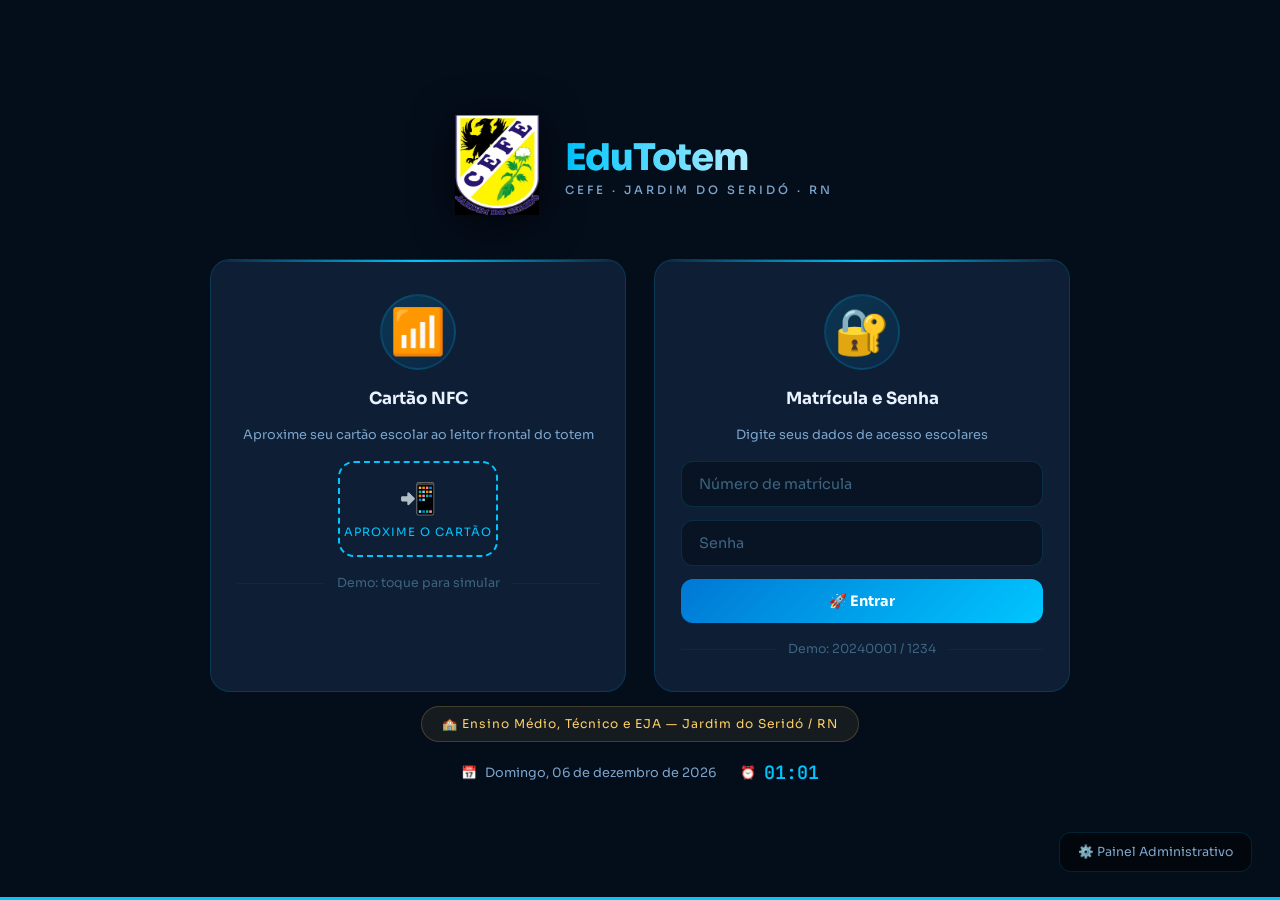
==== index.html @ 68fdc7a1 "feat: versão inicial do EduTotem" ====
<!DOCTYPE html>
<html lang="pt-BR">
<head>
<meta charset="UTF-8">
<meta name="viewport" content="width=device-width, initial-scale=1.0, maximum-scale=1.0, user-scalable=no">
<title>EduTotem — CEFE Jardim do Seridó</title>
<link href="https://fonts.googleapis.com/css2?family=Sora:wght@300;400;500;600;700;800&family=JetBrains+Mono:wght@400;600&display=swap" rel="stylesheet">
<style>
  :root {
    --bg-deep:   #040D1A;
    --bg-main:   #071224;
    --bg-card:   #0D1E35;
    --bg-card2:  #112240;
    --accent:    #00C6FF;
    --accent2:   #0078D4;
    --accent3:   #00E5A0;
    --red:       #FF4D6D;
    --yellow:    #FFD166;
    --green:     #00E5A0;
    --purple:    #B46AFF;
    --orange:    #FFA032;
    --border:    rgba(0,198,255,0.15);
    --border2:   rgba(0,198,255,0.07);
    --text:      #EAF2FF;
    --text2:     #7DA5CC;
    --text3:     #3D6480;
    --glow:      0 0 30px rgba(0,198,255,0.22);
    --glow2:     0 0 60px rgba(0,198,255,0.38);
    --shadow:    0 20px 60px rgba(0,0,0,0.55);
    --r:         20px;
    --rs:        12px;
  }

  *, *::before, *::after { margin:0; padding:0; box-sizing:border-box; -webkit-tap-highlight-color:transparent; }
  html { background:var(--bg-deep); touch-action:manipulation; }
  body {
    font-family:'Sora',sans-serif;
    background:var(--bg-deep);
    color:var(--text);
    min-height:100vh;
    overflow:hidden;
    user-select:none;
    cursor:default;
  }
  body::before {
    content:''; position:fixed; inset:0; pointer-events:none; z-index:0;
    background:
      radial-gradient(ellipse 80% 50% at 10% 10%, rgba(0,120,212,0.13) 0%, transparent 60%),
      radial-gradient(ellipse 60% 40% at 90% 80%, rgba(0,229,160,0.06) 0%, transparent 60%),
      radial-gradient(ellipse 40% 60% at 50% 50%, rgba(0,198,255,0.04) 0%, transparent 70%);
  }

  /* ─── SCREENS ─── */
  .screen { display:none; position:fixed; inset:0; z-index:10; animation:fadeIn .4s ease; flex-direction:column; }
  .screen.active { display:flex; }

  @keyframes fadeIn { from{opacity:0;transform:scale(.98)} to{opacity:1;transform:scale(1)} }
  @keyframes slideUp { from{opacity:0;transform:translateY(28px)} to{opacity:1;transform:translateY(0)} }
  @keyframes pulse { 0%,100%{box-shadow:0 0 0 0 rgba(0,198,255,.4)} 50%{box-shadow:0 0 0 16px rgba(0,198,255,0)} }
  @keyframes spin { to{transform:rotate(360deg)} }
  @keyframes countUp { from{opacity:0;transform:translateY(8px)} to{opacity:1;transform:translateY(0)} }
  @keyframes blink { 0%,100%{opacity:1} 50%{opacity:.35} }
  @keyframes ripple { 0%{transform:scale(0);opacity:.5} 100%{transform:scale(4);opacity:0} }

  ::-webkit-scrollbar { width:4px; }
  ::-webkit-scrollbar-thumb { background:var(--accent2); border-radius:4px; }

  /* ─── TOUCH RIPPLE ─── */
  .ripple-container { position:relative; overflow:hidden; }
  .ripple { position:absolute; border-radius:50%; background:rgba(255,255,255,.25);
    transform:scale(0); animation:ripple .6s linear; pointer-events:none; }

  /* ─── TOPBAR ─── */
  .topbar {
    position:fixed; top:0; left:0; right:0; height:64px;
    background:rgba(4,13,26,.96); backdrop-filter:blur(20px);
    border-bottom:1px solid var(--border2);
    display:flex; align-items:center; padding:0 24px; gap:14px; z-index:100;
  }
  .tb-logo {
    display:flex; align-items:center; gap:10px;
  }
  .tb-logo img { width:38px; height:38px; object-fit:contain; filter:drop-shadow(0 2px 6px rgba(0,0,0,.5)); }
  .tb-logo-text .tlt-top {
    font-size:.95rem; font-weight:800;
    background:linear-gradient(90deg,#FFD166,#fff);
    -webkit-background-clip:text; -webkit-text-fill-color:transparent;
    line-height:1.1;
  }
  .tb-logo-text .tlt-bot {
    font-size:.58rem; color:var(--text3); letter-spacing:1.5px;
    text-transform:uppercase; -webkit-text-fill-color:var(--text3);
  }
  .tb-spacer { flex:1; }
  .tb-user {
    display:flex; align-items:center; gap:10px;
    padding:7px 14px;
    background:var(--bg-card); border:1px solid var(--border);
    border-radius:100px; cursor:pointer; transition:all .3s;
  }
  .tb-user:hover { border-color:rgba(0,198,255,.35); }
  .tb-avatar {
    width:32px; height:32px; border-radius:50%;
    background:linear-gradient(135deg,var(--accent2),var(--accent3));
    display:flex; align-items:center; justify-content:center;
    font-size:13px; font-weight:800; color:#fff; -webkit-text-fill-color:#fff;
  }
  .tb-user-name { font-size:.84rem; font-weight:600; color:var(--text); }
  .tb-user-class { font-size:.7rem; color:var(--text2); }
  .tb-time {
    font-family:'JetBrains Mono',monospace; font-size:.9rem;
    color:var(--accent); font-weight:600;
    border-left:1px solid var(--border2); padding-left:16px;
  }
  .tb-back {
    display:flex; align-items:center; gap:7px; padding:9px 16px;
    background:rgba(255,255,255,.05); border:1px solid var(--border);
    border-radius:100px; color:var(--text2); font-size:.84rem;
    cursor:pointer; transition:all .3s; font-family:'Sora',sans-serif;
    font-weight:600; white-space:nowrap;
  }
  .tb-back:hover { color:var(--accent); border-color:var(--accent); background:rgba(0,198,255,.05); }
  .tb-logout {
    padding:8px 16px;
    background:rgba(255,77,109,.1); border:1px solid rgba(255,77,109,.3);
    border-radius:100px; color:var(--red);
    font-size:.8rem; font-weight:700; cursor:pointer; transition:all .3s;
    font-family:'Sora',sans-serif; display:flex; align-items:center; gap:6px;
  }
  .tb-logout:hover { background:rgba(255,77,109,.2); border-color:var(--red); }

  .inner-wrap { flex:1; padding-top:64px; overflow-y:auto; }
  .inner-content { padding:28px 32px; display:flex; flex-direction:column; gap:22px; }

  /* ─── INNER HEADER ─── */
  .inner-header {
    display:flex; align-items:center; gap:16px;
    animation:slideUp .4s ease both;
  }
  .ih-icon {
    width:54px; height:54px; border-radius:16px;
    display:flex; align-items:center; justify-content:center; font-size:1.7rem; flex-shrink:0;
  }
  .inner-header h2 { font-size:1.5rem; font-weight:800; }
  .inner-header p { font-size:.83rem; color:var(--text2); margin-top:3px; }

  /* ─── CARD ─── */
  .card {
    background:var(--bg-card); border:1px solid var(--border);
    border-radius:var(--r); padding:22px;
  }
  .card-title {
    font-size:.75rem; text-transform:uppercase; letter-spacing:2px;
    color:var(--text3); margin-bottom:16px; font-weight:600;
  }

  /* ─── BUTTONS ─── */
  .btn {
    padding:13px 20px; border-radius:var(--rs); border:none;
    font-family:'Sora',sans-serif; font-size:.9rem; font-weight:700;
    cursor:pointer; transition:all .3s; display:inline-flex;
    align-items:center; justify-content:center; gap:8px;
  }
  .btn-primary {
    background:linear-gradient(135deg,var(--accent2),var(--accent));
    color:#fff; width:100%;
  }
  .btn-primary:hover { transform:translateY(-2px); box-shadow:0 8px 25px rgba(0,198,255,.4); filter:brightness(1.1); }
  .btn-secondary {
    background:rgba(255,255,255,.05); border:1px solid var(--border);
    color:var(--text2); width:100%;
  }
  .btn-secondary:hover { background:rgba(255,255,255,.1); color:var(--text); }
  .btn-danger {
    background:rgba(255,77,109,.12); border:1px solid rgba(255,77,109,.3);
    color:var(--red); width:100%;
  }
  .btn-danger:hover { background:rgba(255,77,109,.25); border-color:var(--red); box-shadow:0 4px 20px rgba(255,77,109,.2); transform:translateY(-2px); }

  /*════════════════════════════════════════
    LOGIN SCREEN
  ════════════════════════════════════════*/
  #screen-login {
    align-items:center; justify-content:center; padding:40px 24px;
    background:var(--bg-deep);
  }
  .login-logo {
    display:flex; align-items:center; gap:18px; margin-bottom:44px;
    animation:slideUp .5s ease;
  }
  .login-logo img {
    width:100px; height:100px; object-fit:contain;
    filter:drop-shadow(0 6px 20px rgba(0,0,0,.6));
  }
  .login-logo-text h1 {
    font-size:2.3rem; font-weight:800; letter-spacing:-1px;
    background:linear-gradient(90deg,var(--accent),#fff);
    -webkit-background-clip:text; -webkit-text-fill-color:transparent;
  }
  .login-logo-text span {
    font-size:.72rem; color:var(--text2); letter-spacing:3px;
    text-transform:uppercase; font-weight:500; display:block; margin-top:2px;
  }
  .login-cards {
    display:flex; gap:28px; width:100%; max-width:860px;
    animation:slideUp .6s ease .1s both;
  }
  .login-card {
    flex:1; background:var(--bg-card); border:1px solid var(--border);
    border-radius:var(--r); padding:34px 26px;
    display:flex; flex-direction:column; align-items:center; gap:18px;
    transition:all .3s; position:relative; overflow:hidden;
  }
  .login-card::before {
    content:''; position:absolute; top:0; left:0; right:0; height:2px;
    background:linear-gradient(90deg,transparent,var(--accent),transparent);
  }
  .login-card:hover { border-color:rgba(0,198,255,.35); transform:translateY(-4px); box-shadow:var(--glow); }
  .lc-icon {
    width:76px; height:76px; border-radius:50%;
    background:linear-gradient(135deg,rgba(0,198,255,.15),rgba(0,120,212,.1));
    border:2px solid var(--border); font-size:2.8rem;
    display:flex; align-items:center; justify-content:center;
  }
  .login-card h3 { font-size:1.05rem; font-weight:700; }
  .login-card p { font-size:.8rem; color:var(--text2); text-align:center; }

  .nfc-zone {
    width:160px; height:96px; border:2px dashed var(--accent); border-radius:16px;
    display:flex; flex-direction:column; align-items:center; justify-content:center; gap:7px;
    cursor:pointer; transition:all .3s; animation:pulse 2s infinite;
    font-size:.72rem; color:var(--accent); letter-spacing:1px; text-transform:uppercase;
  }
  .nfc-zone:hover, .nfc-zone.reading { background:rgba(0,198,255,.1); border-style:solid; box-shadow:var(--glow); }
  .nfc-zone .nfc-icon { font-size:1.9rem; }
  .nfc-zone.reading .nfc-txt { display:none; }
  .nfc-spinner { display:none; animation:spin 1s linear infinite; font-size:1.6rem; }
  .nfc-zone.reading .nfc-spinner { display:block; }

  .lf { width:100%; display:flex; flex-direction:column; gap:13px; }
  .lf input {
    width:100%; padding:13px 17px;
    background:rgba(0,0,0,.32); border:1px solid var(--border);
    border-radius:var(--rs); color:var(--text);
    font-family:'Sora',sans-serif; font-size:.9rem; outline:none; transition:all .3s;
  }
  .lf input:focus { border-color:var(--accent); box-shadow:0 0 0 3px rgba(0,198,255,.1); }
  .lf input::placeholder { color:var(--text3); }

  .login-divider {
    display:flex; align-items:center; gap:12px;
    color:var(--text3); font-size:.78rem; width:100%;
  }
  .login-divider::before,.login-divider::after { content:''; flex:1; height:1px; background:var(--border2); }

  .login-meta {
    display:flex; align-items:center; gap:24px;
    animation:slideUp .6s ease .3s both;
    margin-top:18px;
  }
  .login-meta .lm-chip {
    display:flex; align-items:center; gap:8px;
    font-size:.8rem; color:var(--text2);
  }
  .login-meta .lm-chip .tval {
    font-family:'JetBrains Mono',monospace; font-size:1.15rem;
    color:var(--accent); font-weight:600;
  }
  .school-badge {
    margin-top:14px;
    padding:9px 20px; border-radius:100px;
    background:rgba(255,209,102,.07); border:1px solid rgba(255,209,102,.2);
    font-size:.76rem; color:var(--yellow); letter-spacing:1px;
    animation:slideUp .6s ease .4s both;
  }
  .btn-admin-access {
    position:fixed; bottom:28px; right:28px;
    padding:11px 18px; background:rgba(0,0,0,.5); border:1px solid var(--border);
    border-radius:var(--rs); color:var(--text2); font-family:'Sora',sans-serif;
    font-size:.78rem; cursor:pointer; transition:all .3s;
    display:flex; align-items:center; gap:7px;
  }
  .btn-admin-access:hover { border-color:var(--accent); color:var(--accent); background:rgba(0,198,255,.05); }

  /*════════════════════════════════════════
    PORTAL
  ════════════════════════════════════════*/
  .portal-wrap { flex:1; padding-top:64px; overflow-y:auto; }
  .portal-content { padding:28px 32px; display:flex; flex-direction:column; gap:24px; }

  .portal-greeting h2 {
    font-size:1.75rem; font-weight:800;
    background:linear-gradient(90deg,#fff,var(--accent));
    -webkit-background-clip:text; -webkit-text-fill-color:transparent;
    animation:slideUp .4s ease both;
  }
  .portal-greeting p { font-size:.88rem; color:var(--text2); margin-top:3px; animation:slideUp .4s ease .05s both; }

  .portal-status { display:flex; gap:12px; flex-wrap:wrap; animation:slideUp .4s ease .1s both; }
  .status-chip {
    display:flex; align-items:center; gap:8px; padding:7px 15px;
    background:var(--bg-card); border:1px solid var(--border);
    border-radius:100px; font-size:.78rem; color:var(--text2);
  }
  .chip-dot { width:8px; height:8px; border-radius:50%; }
  .cd-green { background:var(--green); box-shadow:0 0 8px var(--green); }
  .cd-blue { background:var(--accent); box-shadow:0 0 8px var(--accent); }

  .portal-grid {
    display:grid; grid-template-columns:repeat(3,1fr); gap:18px;
    animation:slideUp .4s ease .15s both;
  }
  .portal-btn {
    background:var(--bg-card); border:1px solid var(--border);
    border-radius:var(--r); padding:30px 18px;
    display:flex; flex-direction:column; align-items:center; gap:13px;
    cursor:pointer; transition:all .35s cubic-bezier(.4,0,.2,1);
    position:relative; overflow:hidden; text-align:center;
  }
  .portal-btn::after {
    content:''; position:absolute; bottom:0; left:0; right:0; height:3px;
    background:linear-gradient(90deg,transparent,var(--accent),transparent);
    transform:scaleX(0); transition:transform .35s ease;
  }
  .portal-btn:hover { border-color:rgba(0,198,255,.35); transform:translateY(-6px); box-shadow:var(--glow),var(--shadow); background:var(--bg-card2); }
  .portal-btn:hover::after { transform:scaleX(1); }
  .portal-btn:active { transform:translateY(-2px) scale(.98); }
  .pb-icon {
    width:70px; height:70px; border-radius:18px;
    display:flex; align-items:center; justify-content:center;
    font-size:2.3rem; transition:transform .3s;
  }
  .portal-btn:hover .pb-icon { transform:scale(1.1); }
  .pb-blue   { background:linear-gradient(135deg,rgba(0,198,255,.2),rgba(0,120,212,.1)); }
  .pb-green  { background:linear-gradient(135deg,rgba(0,229,160,.2),rgba(0,180,120,.1)); }
  .pb-yellow { background:linear-gradient(135deg,rgba(255,209,102,.2),rgba(255,160,50,.1)); }
  .pb-purple { background:linear-gradient(135deg,rgba(180,100,255,.2),rgba(130,60,200,.1)); }
  .pb-teal   { background:linear-gradient(135deg,rgba(0,210,180,.2),rgba(0,160,140,.1)); }
  .pb-gold   { background:linear-gradient(135deg,rgba(255,209,102,.2),rgba(255,140,0,.1)); }
  .pb-name { font-size:.98rem; font-weight:700; color:var(--text); }
  .pb-desc { font-size:.73rem; color:var(--text2); }

  /*════════════════════════════════════════
    ALMOÇO
  ════════════════════════════════════════*/
  .lunch-counter {
    display:flex; align-items:center; gap:22px; padding:26px;
    background:linear-gradient(135deg,rgba(0,198,255,.1),rgba(0,120,212,.05));
    border:1px solid rgba(0,198,255,.3); border-radius:var(--r);
    animation:slideUp .4s ease both;
  }
  .lc-icon { font-size:2.8rem; }
  .lc-val {
    font-size:3.8rem; font-weight:800;
    font-family:'JetBrains Mono',monospace; color:var(--accent);
    line-height:1; animation:countUp .3s ease;
  }
  .lc-label { font-size:.72rem; text-transform:uppercase; letter-spacing:2px; color:var(--text2); }
  .lc-sub { font-size:.75rem; color:var(--text3); margin-top:3px; }

  .lunch-btns { display:grid; grid-template-columns:1fr 1fr; gap:14px; animation:slideUp .4s ease .05s both; }
  .lunch-btn {
    padding:22px; border-radius:var(--r);
    display:flex; flex-direction:column; align-items:center; gap:9px;
    cursor:pointer; transition:all .3s; font-family:'Sora',sans-serif;
    font-size:.98rem; font-weight:700; border:2px solid transparent;
  }
  .lunch-btn span { font-size:1.9rem; }
  .lb-yes { background:rgba(0,229,160,.15); border-color:rgba(0,229,160,.4); color:var(--green); }
  .lb-yes:hover { background:rgba(0,229,160,.25); border-color:var(--green); transform:translateY(-3px); box-shadow:0 8px 25px rgba(0,229,160,.2); }
  .lb-no  { background:rgba(255,77,109,.12); border-color:rgba(255,77,109,.3); color:var(--red); }
  .lb-no:hover  { background:rgba(255,77,109,.22); border-color:var(--red); transform:translateY(-3px); box-shadow:0 8px 25px rgba(255,77,109,.2); }

  .lunch-nfc {
    padding:22px; background:var(--bg-card); border:2px dashed var(--border);
    border-radius:var(--r); text-align:center; cursor:pointer; transition:all .3s;
    animation:slideUp .4s ease .1s both;
  }
  .lunch-nfc:hover { border-color:var(--accent); background:rgba(0,198,255,.05); }
  .lunch-nfc h4 { font-weight:700; font-size:.93rem; margin-top:6px; }
  .lunch-nfc p { font-size:.78rem; color:var(--text2); margin-top:3px; }

  .status-msg {
    padding:13px 18px; border-radius:var(--rs); font-size:.88rem; font-weight:600;
    display:none; align-items:center; gap:9px;
  }
  .status-msg.show { display:flex; animation:slideUp .3s ease; }
  .msg-ok   { background:rgba(0,229,160,.1); border:1px solid rgba(0,229,160,.3); color:var(--green); }
  .msg-err  { background:rgba(255,77,109,.1); border:1px solid rgba(255,77,109,.3); color:var(--red); }
  .msg-info { background:rgba(0,198,255,.1); border:1px solid rgba(0,198,255,.3); color:var(--accent); }

  /*════════════════════════════════════════
    CARDÁPIO
  ════════════════════════════════════════*/
  .day-tabs { display:flex; gap:9px; overflow-x:auto; padding-bottom:4px; animation:slideUp .4s ease both; }
  .day-tab {
    flex-shrink:0; padding:9px 18px;
    background:var(--bg-card); border:1px solid var(--border);
    border-radius:100px; color:var(--text2); font-size:.83rem; font-weight:600;
    cursor:pointer; transition:all .3s; font-family:'Sora',sans-serif;
  }
  .day-tab.active,.day-tab:hover {
    background:linear-gradient(135deg,var(--accent2),var(--accent));
    color:#fff; border-color:transparent; box-shadow:0 4px 15px rgba(0,198,255,.3);
  }
  .menu-grid { display:grid; grid-template-columns:1fr 1fr; gap:14px; animation:slideUp .4s ease .1s both; }
  .menu-item {
    background:var(--bg-card); border:1px solid var(--border);
    border-radius:var(--rs); padding:18px; transition:all .3s;
  }
  .menu-item:hover { border-color:rgba(0,198,255,.3); transform:translateY(-2px); }
  .mi-icon { font-size:1.9rem; margin-bottom:7px; }
  .mi-cat { font-size:.68rem; text-transform:uppercase; letter-spacing:2px; color:var(--accent); font-weight:600; margin-bottom:4px; }
  .mi-name { font-size:.98rem; font-weight:700; }
  .mi-desc { font-size:.78rem; color:var(--text2); margin-top:3px; }

  /*════════════════════════════════════════
    AVISOS
  ════════════════════════════════════════*/
  .notices { display:flex; flex-direction:column; gap:12px; animation:slideUp .4s ease both; }
  .notice-card {
    background:var(--bg-card); border:1px solid var(--border); border-radius:var(--r);
    padding:18px 22px; display:flex; gap:14px; align-items:flex-start;
    cursor:pointer; transition:all .3s;
  }
  .notice-card:hover { border-color:rgba(0,198,255,.3); transform:translateX(4px); }
  .nc-bar { width:4px; align-self:stretch; border-radius:4px; flex-shrink:0; }
  .bar-high { background:var(--red); }
  .bar-med  { background:var(--yellow); }
  .bar-low  { background:var(--green); }
  .nc-body { flex:1; }
  .nc-tag {
    display:inline-block; padding:2px 10px; border-radius:100px;
    font-size:.68rem; font-weight:700; text-transform:uppercase; letter-spacing:1px; margin-bottom:6px;
  }
  .tag-urgent { background:rgba(255,77,109,.15); color:var(--red); border:1px solid rgba(255,77,109,.3); }
  .tag-event  { background:rgba(0,198,255,.1); color:var(--accent); border:1px solid rgba(0,198,255,.2); }
  .tag-info   { background:rgba(0,229,160,.1); color:var(--green); border:1px solid rgba(0,229,160,.2); }
  .nc-title { font-size:.98rem; font-weight:700; }
  .nc-desc  { font-size:.8rem; color:var(--text2); margin-top:3px; line-height:1.5; }
  .nc-date  { font-size:.72rem; color:var(--text3); margin-top:7px; font-family:'JetBrains Mono',monospace; }

  /*════════════════════════════════════════
    HORÁRIOS
  ════════════════════════════════════════*/
  .class-tabs { display:flex; gap:9px; flex-wrap:wrap; animation:slideUp .4s ease both; }
  .class-tab {
    padding:9px 17px; background:var(--bg-card); border:1px solid var(--border);
    border-radius:var(--rs); color:var(--text2); font-size:.83rem; font-weight:600;
    cursor:pointer; transition:all .3s; font-family:'Sora',sans-serif;
  }
  .class-tab.active,.class-tab:hover { background:rgba(0,198,255,.1); border-color:var(--accent); color:var(--accent); }
  .sch-table { width:100%; border-collapse:separate; border-spacing:0 6px; animation:slideUp .4s ease .1s both; }
  .sch-table th {
    padding:9px 14px; font-size:.72rem; text-transform:uppercase;
    letter-spacing:2px; color:var(--text3); text-align:left; font-weight:600;
  }
  .sch-table td { padding:11px 14px; font-size:.86rem; }
  .sch-table td:first-child {
    border-radius:var(--rs) 0 0 var(--rs);
    font-family:'JetBrains Mono',monospace; color:var(--accent); font-size:.8rem;
  }
  .sch-table td:last-child { border-radius:0 var(--rs) var(--rs) 0; }
  .sch-row { background:var(--bg-card); transition:all .3s; }
  .sch-row:hover { background:var(--bg-card2); transform:translateX(4px); }
  .sch-row.cur { background:linear-gradient(90deg,rgba(0,198,255,.12),rgba(0,120,212,.06)); border:1px solid rgba(0,198,255,.2); }
  .sub-pill {
    display:inline-flex; align-items:center; gap:6px; padding:4px 12px;
    background:rgba(0,198,255,.1); border-radius:100px; font-size:.8rem; font-weight:500;
  }
  .room-badge {
    padding:3px 10px; background:var(--bg-deep); border-radius:8px;
    font-size:.76rem; color:var(--text2); font-family:'JetBrains Mono',monospace;
  }
  .now-badge {
    display:inline-block; padding:2px 8px; background:var(--accent); color:var(--bg-deep);
    font-size:.62rem; font-weight:700; border-radius:100px; text-transform:uppercase;
    letter-spacing:1px; margin-left:7px; animation:blink 1.5s infinite;
  }
  .scroll-area { overflow-y:auto; max-height:calc(100vh - 230px); padding-right:4px; }

  /*════════════════════════════════════════
    MAPA DE SALAS
  ════════════════════════════════════════*/
  .rooms-legend { display:flex; gap:18px; animation:slideUp .3s ease both; }
  .rl-item { display:flex; align-items:center; gap:8px; font-size:.8rem; color:var(--text2); }
  .rl-dot { width:11px; height:11px; border-radius:50%; }
  .rooms-grid { display:grid; grid-template-columns:repeat(2,1fr); gap:14px; animation:slideUp .4s ease .1s both; }
  .room-card {
    background:var(--bg-card); border-radius:var(--r); padding:22px;
    cursor:pointer; transition:all .35s; position:relative; overflow:hidden;
    border:1px solid transparent;
  }
  .room-card::after {
    content:''; position:absolute; top:-50%; right:-50%;
    width:100%; height:100%; border-radius:50%; opacity:.07; transition:all .4s;
  }
  .room-card.free     { border-color:rgba(0,229,160,.25); }
  .room-card.free::after { background:var(--green); }
  .room-card.free:hover { box-shadow:0 8px 30px rgba(0,229,160,.15); transform:scale(1.02); }
  .room-card.occupied { border-color:rgba(255,77,109,.25); }
  .room-card.occupied::after { background:var(--red); }
  .room-card.occupied:hover { box-shadow:0 8px 30px rgba(255,77,109,.15); transform:scale(1.02); }
  .room-card.maintenance { border-color:rgba(255,209,102,.25); }
  .room-card.maintenance:hover { box-shadow:0 8px 30px rgba(255,209,102,.1); transform:scale(1.02); }
  .rc-dot {
    width:13px; height:13px; border-radius:50%;
    position:absolute; top:18px; right:18px;
  }
  .room-card.free .rc-dot     { background:var(--green); box-shadow:0 0 12px var(--green); animation:pulse 2s infinite; }
  .room-card.occupied .rc-dot { background:var(--red); box-shadow:0 0 12px var(--red); }
  .room-card.maintenance .rc-dot { background:var(--yellow); box-shadow:0 0 10px var(--yellow); }
  .rc-num { font-size:1.9rem; font-weight:800; font-family:'JetBrains Mono',monospace; margin-bottom:3px; }
  .room-card.free .rc-num { color:var(--green); }
  .room-card.occupied .rc-num { color:var(--red); }
  .room-card.maintenance .rc-num { color:var(--yellow); }
  .rc-status { font-size:.76rem; font-weight:700; text-transform:uppercase; letter-spacing:1px; }
  .room-card.free .rc-status { color:rgba(0,229,160,.75); }
  .room-card.occupied .rc-status { color:rgba(255,77,109,.75); }
  .room-card.maintenance .rc-status { color:rgba(255,209,102,.75); }
  .rc-occupant { font-size:.82rem; color:var(--text2); font-weight:500; margin-top:4px; }
  .rc-detail { font-size:.78rem; color:var(--text3); margin-top:3px; }

  /*════════════════════════════════════════
    PERFIL DO ALUNO
  ════════════════════════════════════════*/
  .perfil-hero {
    display:flex; align-items:center; gap:26px; padding:28px;
    background:linear-gradient(135deg,rgba(0,198,255,.08),rgba(0,120,212,.04));
    border:1px solid var(--border); border-radius:var(--r);
    position:relative; overflow:hidden; animation:slideUp .4s ease both;
  }
  .perfil-hero::before {
    content:''; position:absolute; top:-40%; right:-8%;
    width:260px; height:260px; border-radius:50%;
    background:radial-gradient(circle,rgba(0,198,255,.07),transparent 70%); pointer-events:none;
  }
  .pa-wrap { position:relative; flex-shrink:0; }
  .pa-avatar {
    width:94px; height:94px; border-radius:50%;
    background:linear-gradient(135deg,var(--accent2),var(--accent3));
    display:flex; align-items:center; justify-content:center;
    font-size:2.3rem; font-weight:800; color:#fff; -webkit-text-fill-color:#fff;
    border:3px solid rgba(0,198,255,.4); box-shadow:0 0 28px rgba(0,198,255,.2);
  }
  .pa-online {
    position:absolute; bottom:4px; right:4px;
    width:17px; height:17px; border-radius:50%;
    background:var(--green); border:2px solid var(--bg-card);
    box-shadow:0 0 8px var(--green); animation:pulse 2s infinite;
  }
  .pi-name {
    font-size:1.65rem; font-weight:800;
    background:linear-gradient(90deg,#fff,var(--accent));
    -webkit-background-clip:text; -webkit-text-fill-color:transparent; line-height:1.2;
  }
  .pi-turma { font-size:.87rem; color:var(--text2); margin-top:4px; display:flex; align-items:center; gap:7px; }
  .pi-tags { display:flex; gap:7px; margin-top:11px; flex-wrap:wrap; }
  .pi-tag {
    padding:3px 13px; border-radius:100px;
    font-size:.72rem; font-weight:700; letter-spacing:.5px;
  }
  .pit-mat { background:rgba(0,198,255,.1); color:var(--accent); border:1px solid rgba(0,198,255,.2); }
  .pit-serie { background:rgba(255,209,102,.1); color:var(--yellow); border:1px solid rgba(255,209,102,.2); }
  .pit-turma { background:rgba(180,100,255,.1); color:var(--purple); border:1px solid rgba(180,100,255,.2); }

  .perfil-grid { display:grid; grid-template-columns:1fr 1fr; gap:14px; animation:slideUp .4s ease .1s both; }
  .pf-card {
    background:var(--bg-card); border:1px solid var(--border);
    border-radius:var(--rs); padding:17px 18px;
    display:flex; align-items:flex-start; gap:13px; transition:all .3s;
  }
  .pf-card:hover { border-color:rgba(0,198,255,.3); transform:translateY(-2px); }
  .pf-ic {
    width:40px; height:40px; border-radius:11px; flex-shrink:0;
    display:flex; align-items:center; justify-content:center; font-size:1.1rem;
    background:linear-gradient(135deg,rgba(0,198,255,.15),rgba(0,120,212,.08));
  }
  .pf-label { font-size:.68rem; text-transform:uppercase; letter-spacing:1.5px; color:var(--text3); font-weight:600; margin-bottom:3px; }
  .pf-val { font-size:.93rem; font-weight:600; }
  .pf-sub { font-size:.73rem; color:var(--text2); margin-top:2px; }

  .logout-big {
    width:100%; padding:15px;
    background:linear-gradient(135deg,rgba(255,77,109,.15),rgba(200,50,80,.08));
    border:1px solid rgba(255,77,109,.3); border-radius:var(--r);
    color:var(--red); font-family:'Sora',sans-serif; font-size:.98rem; font-weight:700;
    cursor:pointer; transition:all .3s;
    display:flex; align-items:center; justify-content:center; gap:9px;
    animation:slideUp .4s ease .2s both;
  }
  .logout-big:hover { background:rgba(255,77,109,.25); border-color:var(--red); box-shadow:0 8px 25px rgba(255,77,109,.2); transform:translateY(-2px); }

  /*════════════════════════════════════════
    ADMIN
  ════════════════════════════════════════*/
  #screen-admin-login {
    align-items:center; justify-content:center; background:var(--bg-deep);
  }
  .admin-login-box {
    background:var(--bg-card); border:1px solid var(--border); border-radius:var(--r);
    padding:38px 30px; width:100%; max-width:400px;
    display:flex; flex-direction:column; gap:18px;
    animation:slideUp .4s ease both;
  }
  .admin-login-box h2 { font-size:1.35rem; font-weight:800; text-align:center; }
  .admin-login-box p  { font-size:.83rem; color:var(--text2); text-align:center; }

  .admin-header {
    display:flex; align-items:center; gap:14px; padding:18px 22px;
    background:linear-gradient(135deg,rgba(255,77,109,.1),rgba(200,50,80,.05));
    border:1px solid rgba(255,77,109,.2); border-radius:var(--r);
    animation:slideUp .4s ease both;
  }
  .admin-header h2 { font-size:1.35rem; font-weight:800; }
  .admin-header p  { font-size:.8rem; color:var(--text2); }

  .admin-grid { display:grid; grid-template-columns:1fr 1fr; gap:18px; animation:slideUp .4s ease .1s both; }
  .admin-card { background:var(--bg-card); border:1px solid var(--border); border-radius:var(--r); padding:22px; }
  .admin-card h3 { font-size:.76rem; text-transform:uppercase; letter-spacing:2px; color:var(--text3); margin-bottom:18px; font-weight:600; }
  .admin-stat { text-align:center; padding:18px; background:rgba(0,0,0,.2); border-radius:var(--rs); margin-bottom:14px; }
  .admin-stat-val { font-size:3.2rem; font-weight:800; font-family:'JetBrains Mono',monospace; color:var(--accent); line-height:1; }
  .admin-stat-label { font-size:.78rem; color:var(--text2); margin-top:5px; }

  .rooms-mini { display:grid; grid-template-columns:1fr 1fr; gap:9px; }
  .rm-item {
    display:flex; align-items:center; gap:9px; padding:11px 13px;
    background:rgba(0,0,0,.2); border-radius:var(--rs); cursor:pointer; transition:all .3s;
  }
  .rm-item:hover { background:rgba(255,255,255,.05); }
  .rm-dot { width:9px; height:9px; border-radius:50%; flex-shrink:0; }
  .rm-name { font-size:.83rem; font-weight:600; flex:1; }
  .rm-status { font-size:.7rem; color:var(--text3); }

  .schedule-list { display:flex; flex-direction:column; gap:9px; }
  .sl-item {
    display:flex; align-items:center; gap:11px; padding:11px 14px;
    background:rgba(0,0,0,.2); border-radius:var(--rs); cursor:pointer; transition:all .3s;
  }
  .sl-item:hover { background:rgba(0,198,255,.06); }
  .sl-name { font-size:.85rem; font-weight:600; flex:1; }
  .sl-btn {
    padding:5px 11px; background:rgba(0,198,255,.1); border:1px solid rgba(0,198,255,.2);
    border-radius:8px; color:var(--accent); font-size:.73rem; cursor:pointer;
    font-family:'Sora',sans-serif; transition:all .3s;
  }
  .sl-btn:hover { background:rgba(0,198,255,.2); }

  /*════════════════════════════════════════
    TURMAS MANAGER
  ════════════════════════════════════════*/
  .turmas-toolbar { display:flex; align-items:center; gap:12px; flex-wrap:wrap; animation:slideUp .4s ease both; }
  .turmas-toolbar .btn-add {
    display:flex; align-items:center; gap:8px; padding:12px 20px;
    background:linear-gradient(135deg,var(--accent2),var(--accent));
    border:none; border-radius:var(--rs); color:#fff;
    font-family:'Sora',sans-serif; font-size:.88rem; font-weight:700; cursor:pointer; transition:all .3s;
  }
  .turmas-toolbar .btn-add:hover { transform:translateY(-2px); box-shadow:0 8px 25px rgba(0,198,255,.4); }
  .turmas-filter { display:flex; gap:8px; flex-wrap:wrap; animation:slideUp .4s ease .05s both; }
  .filter-btn {
    padding:7px 15px; background:var(--bg-card); border:1px solid var(--border);
    border-radius:100px; color:var(--text2); font-size:.76rem; font-weight:600;
    cursor:pointer; transition:all .3s; font-family:'Sora',sans-serif;
  }
  .filter-btn.active,.filter-btn:hover { background:rgba(0,198,255,.1); border-color:var(--accent); color:var(--accent); }
  .turmas-grid { display:grid; grid-template-columns:repeat(auto-fill,minmax(275px,1fr)); gap:14px; animation:slideUp .4s ease .1s both; }
  .turma-card {
    background:var(--bg-card); border:1px solid var(--border); border-radius:var(--r); padding:20px;
    display:flex; flex-direction:column; gap:13px; transition:all .3s; position:relative; overflow:hidden;
  }
  .turma-card::before { content:''; position:absolute; top:0; left:0; right:0; height:3px; }
  .turma-card.type-tecnico::before { background:linear-gradient(90deg,var(--accent2),var(--accent)); }
  .turma-card.type-propedeutico::before { background:linear-gradient(90deg,var(--purple),#7A3EC8); }
  .turma-card.type-eja::before { background:linear-gradient(90deg,var(--accent3),#00B07A); }
  .turma-card:hover { border-color:rgba(0,198,255,.3); transform:translateY(-4px); box-shadow:var(--glow); }
  .tc-header { display:flex; align-items:flex-start; gap:11px; }
  .tc-icon { width:42px; height:42px; border-radius:12px; display:flex; align-items:center; justify-content:center; font-size:1.2rem; flex-shrink:0; }
  .tci-tec { background:linear-gradient(135deg,rgba(0,198,255,.2),rgba(0,120,212,.1)); }
  .tci-pro { background:linear-gradient(135deg,rgba(180,106,255,.2),rgba(122,62,200,.1)); }
  .tci-eja { background:linear-gradient(135deg,rgba(0,229,160,.2),rgba(0,176,122,.1)); }
  .tc-name { font-size:.98rem; font-weight:700; line-height:1.2; }
  .tc-meta { font-size:.73rem; color:var(--text2); margin-top:2px; }
  .tc-badges { display:flex; gap:6px; flex-wrap:wrap; }
  .tc-badge { padding:3px 10px; border-radius:100px; font-size:.68rem; font-weight:700; text-transform:uppercase; letter-spacing:.5px; }
  .tcb-tec { background:rgba(0,198,255,.1); color:var(--accent); border:1px solid rgba(0,198,255,.2); }
  .tcb-pro { background:rgba(180,106,255,.1); color:var(--purple); border:1px solid rgba(180,106,255,.2); }
  .tcb-eja { background:rgba(0,229,160,.1); color:var(--green); border:1px solid rgba(0,229,160,.2); }
  .tcb-manha { background:rgba(255,209,102,.1); color:var(--yellow); border:1px solid rgba(255,209,102,.2); }
  .tcb-tarde { background:rgba(255,160,50,.1); color:var(--orange); border:1px solid rgba(255,160,50,.2); }
  .tcb-noite { background:rgba(100,150,255,.1); color:#6496FF; border:1px solid rgba(100,150,255,.2); }
  .tcb-integral { background:rgba(0,198,255,.1); color:var(--accent); border:1px solid rgba(0,198,255,.2); }
  .tc-rows { font-size:.76rem; color:var(--text3); display:flex; align-items:center; gap:6px; }
  .tc-actions { display:flex; gap:7px; }
  .tc-btn {
    flex:1; padding:8px 0; border-radius:var(--rs); border:1px solid var(--border);
    font-family:'Sora',sans-serif; font-size:.78rem; font-weight:600;
    cursor:pointer; transition:all .3s; display:flex; align-items:center; justify-content:center; gap:5px;
  }
  .tc-edit { background:rgba(0,198,255,.08); color:var(--accent); }
  .tc-edit:hover { background:rgba(0,198,255,.2); border-color:var(--accent); }
  .tc-del { background:rgba(255,77,109,.08); color:var(--red); }
  .tc-del:hover { background:rgba(255,77,109,.2); border-color:var(--red); }
  .turma-empty { text-align:center; padding:56px 20px; color:var(--text3); grid-column:1/-1; }
  .turma-empty .te-icon { font-size:2.8rem; margin-bottom:11px; }

  /*════════════════════════════════════════
    DRAWER (add/edit turma)
  ════════════════════════════════════════*/
  .drawer-overlay {
    display:none; position:fixed; inset:0;
    background:rgba(0,0,0,.78); backdrop-filter:blur(10px);
    z-index:200; align-items:flex-end; justify-content:center;
  }
  .drawer-overlay.show { display:flex; animation:fadeIn .3s ease; }
  .drawer-box {
    background:var(--bg-card); border-top:1px solid var(--border);
    border-radius:24px 24px 0 0; padding:30px;
    width:100%; max-width:700px; max-height:90vh; overflow-y:auto;
    animation:slideUp .35s cubic-bezier(.4,0,.2,1);
  }
  .drawer-handle { width:38px; height:4px; background:var(--border); border-radius:4px; margin:0 auto 22px; }
  .drawer-box h3 { font-size:1.25rem; font-weight:800; margin-bottom:5px; }
  .drawer-sub { font-size:.8rem; color:var(--text2); margin-bottom:22px; }
  .form-row { display:grid; grid-template-columns:1fr 1fr; gap:13px; }
  .form-group { display:flex; flex-direction:column; gap:6px; }
  .form-group label { font-size:.75rem; font-weight:600; color:var(--text2); text-transform:uppercase; letter-spacing:1px; }
  .form-group input,.form-group select {
    padding:11px 15px; background:rgba(0,0,0,.35); border:1px solid var(--border);
    border-radius:var(--rs); color:var(--text); font-family:'Sora',sans-serif;
    font-size:.86rem; outline:none; transition:all .3s;
  }
  .form-group input:focus,.form-group select:focus { border-color:var(--accent); box-shadow:0 0 0 3px rgba(0,198,255,.1); }
  .form-group select option { background:var(--bg-card); }
  .drawer-actions { display:flex; gap:11px; margin-top:22px; }
  .rows-editor { display:flex; flex-direction:column; gap:9px; margin-top:8px; }
  .row-item {
    display:grid; grid-template-columns:115px 1fr 1fr 85px 68px 38px;
    gap:7px; align-items:center;
    background:rgba(0,0,0,.25); border-radius:var(--rs); padding:9px 11px; border:1px solid var(--border2);
  }
  .row-item input,.row-item select {
    padding:6px 9px; background:rgba(0,0,0,.3); border:1px solid var(--border);
    border-radius:8px; color:var(--text); font-family:'Sora',sans-serif; font-size:.78rem; outline:none; width:100%;
  }
  .row-item input:focus,.row-item select:focus { border-color:var(--accent); }
  .row-del { width:30px; height:30px; background:rgba(255,77,109,.1); border:1px solid rgba(255,77,109,.2); border-radius:8px; color:var(--red); cursor:pointer; display:flex; align-items:center; justify-content:center; transition:all .3s; }
  .row-del:hover { background:rgba(255,77,109,.25); }
  .rows-hdr { display:grid; grid-template-columns:115px 1fr 1fr 85px 68px 38px; gap:7px; padding:0 11px; font-size:.68rem; text-transform:uppercase; letter-spacing:1px; color:var(--text3); font-weight:600; }
  .btn-add-row {
    display:flex; align-items:center; justify-content:center; gap:8px; padding:10px;
    background:rgba(0,198,255,.05); border:1px dashed var(--border); border-radius:var(--rs);
    color:var(--accent); font-size:.8rem; font-weight:600; cursor:pointer; transition:all .3s; font-family:'Sora',sans-serif;
  }
  .btn-add-row:hover { background:rgba(0,198,255,.12); border-color:var(--accent); }

  /*════════════════════════════════════════
    MODAL
  ════════════════════════════════════════*/
  .modal-overlay {
    display:none; position:fixed; inset:0;
    background:rgba(0,0,0,.82); backdrop-filter:blur(8px);
    z-index:200; align-items:center; justify-content:center;
  }
  .modal-overlay.show { display:flex; animation:fadeIn .3s ease; }
  .modal-box {
    background:var(--bg-card); border:1px solid var(--border); border-radius:var(--r);
    padding:38px; max-width:460px; width:90%; text-align:center;
    animation:slideUp .3s ease;
  }
  .modal-box .mi { font-size:3.8rem; margin-bottom:14px; }
  .modal-box h3 { font-size:1.35rem; font-weight:800; margin-bottom:7px; }
  .modal-box p { font-size:.88rem; color:var(--text2); margin-bottom:22px; line-height:1.6; }
  .modal-actions { display:flex; gap:11px; }

  /*════════════════════════════════════════
    TOAST
  ════════════════════════════════════════*/
  #toast-container { position:fixed; bottom:28px; right:28px; z-index:300; display:flex; flex-direction:column; gap:9px; }
  .toast {
    display:flex; align-items:center; gap:11px; padding:13px 18px;
    background:var(--bg-card2); border:1px solid var(--border); border-radius:var(--rs);
    font-size:.85rem; font-weight:500; box-shadow:var(--shadow);
    animation:slideUp .4s ease; max-width:310px;
  }
  .toast-success { border-left:3px solid var(--green); }
  .toast-error   { border-left:3px solid var(--red); }
  .toast-info    { border-left:3px solid var(--accent); }

  /*════════════════════════════════════════
    INACTIVITY OVERLAY
  ════════════════════════════════════════*/
  #inact-overlay {
    display:none; position:fixed; inset:0;
    background:rgba(0,0,0,.9); backdrop-filter:blur(14px);
    z-index:500; flex-direction:column; align-items:center; justify-content:center; gap:22px; text-align:center;
  }
  #inact-overlay.show { display:flex; animation:fadeIn .5s ease; }
  .io-icon { font-size:4.5rem; animation:pulse 1.5s infinite; }
  .io-title { font-size:1.5rem; font-weight:800; }
  .io-desc  { font-size:.92rem; color:var(--text2); max-width:340px; line-height:1.6; }
  .io-ring  { width:116px; height:116px; position:relative; display:flex; align-items:center; justify-content:center; }
  .io-ring svg { position:absolute; top:0; left:0; transform:rotate(-90deg); }
  .ring-bg  { fill:none; stroke:rgba(255,255,255,.07); stroke-width:8; }
  .ring-pg  { fill:none; stroke:var(--red); stroke-width:8; stroke-linecap:round; stroke-dasharray:339; stroke-dashoffset:0; transition:stroke-dashoffset 1s linear; }
  .io-count { font-size:2.1rem; font-weight:800; font-family:'JetBrains Mono',monospace; color:var(--red); }
  .io-label { font-size:.68rem; color:var(--text3); text-transform:uppercase; letter-spacing:1px; }
  .io-actions { display:flex; gap:11px; }
  .io-stay {
    padding:13px 30px;
    background:linear-gradient(135deg,var(--accent2),var(--accent));
    border:none; border-radius:var(--rs); color:#fff;
    font-family:'Sora',sans-serif; font-size:.98rem; font-weight:700; cursor:pointer; transition:all .3s;
  }
  .io-stay:hover { filter:brightness(1.15); transform:translateY(-2px); }
  .io-exit {
    padding:13px 22px;
    background:rgba(255,77,109,.1); border:1px solid rgba(255,77,109,.3);
    border-radius:var(--rs); color:var(--red);
    font-family:'Sora',sans-serif; font-size:.98rem; font-weight:700; cursor:pointer; transition:all .3s;
  }
  .io-exit:hover { background:rgba(255,77,109,.2); }
  #inact-bar { position:fixed; bottom:0; left:0; right:0; height:3px; z-index:50; pointer-events:none; }
  #inact-fill { height:100%; background:var(--accent); transition:width 1s linear, background 1s; width:100%; }


  /*════════════════════════════════════════
    CARDÁPIO ADMIN EDITOR
  ════════════════════════════════════════*/
  .card-editor-tabs { display:flex; gap:8px; flex-wrap:wrap; animation:slideUp .4s ease both; }
  .ced-tab {
    flex:1; min-width:80px; padding:10px 8px; text-align:center;
    background:var(--bg-card); border:1px solid var(--border);
    border-radius:var(--rs); color:var(--text2); font-size:.82rem; font-weight:600;
    cursor:pointer; transition:all .3s; font-family:'Sora',sans-serif;
  }
  .ced-tab.active,.ced-tab:hover { background:rgba(0,198,255,.1); border-color:var(--accent); color:var(--accent); }

  .card-items-editor { display:flex; flex-direction:column; gap:10px; animation:slideUp .4s ease .05s both; }
  .cie-row {
    display:grid; grid-template-columns:48px 1fr 1fr 1fr 36px;
    gap:9px; align-items:center;
    background:var(--bg-card); border:1px solid var(--border);
    border-radius:var(--rs); padding:12px 14px;
    transition:all .3s;
  }
  .cie-row:hover { border-color:rgba(0,198,255,.3); }
  .cie-row input {
    padding:9px 12px; background:rgba(0,0,0,.32); border:1px solid var(--border);
    border-radius:10px; color:var(--text); font-family:'Sora',sans-serif;
    font-size:.84rem; outline:none; transition:all .3s; width:100%;
  }
  .cie-row input:focus { border-color:var(--accent); box-shadow:0 0 0 3px rgba(0,198,255,.1); }
  .cie-icon-inp {
    padding:9px 8px; background:rgba(0,0,0,.32); border:1px solid var(--border);
    border-radius:10px; color:var(--text); font-family:'Sora',sans-serif;
    font-size:1.1rem; outline:none; transition:all .3s; width:100%; text-align:center;
  }
  .cie-icon-inp:focus { border-color:var(--accent); }
  .cie-del {
    width:32px; height:32px; background:rgba(255,77,109,.1); border:1px solid rgba(255,77,109,.2);
    border-radius:9px; color:var(--red); cursor:pointer;
    display:flex; align-items:center; justify-content:center; font-size:.9rem;
    transition:all .3s; flex-shrink:0;
  }
  .cie-del:hover { background:rgba(255,77,109,.25); }
  .cie-hdr {
    display:grid; grid-template-columns:48px 1fr 1fr 1fr 36px; gap:9px; padding:0 14px;
    font-size:.7rem; text-transform:uppercase; letter-spacing:1px; color:var(--text3); font-weight:600;
  }
  .add-item-btn {
    display:flex; align-items:center; justify-content:center; gap:8px; padding:12px;
    background:rgba(0,198,255,.05); border:1px dashed var(--border); border-radius:var(--rs);
    color:var(--accent); font-size:.82rem; font-weight:600; cursor:pointer;
    transition:all .3s; font-family:'Sora',sans-serif; animation:slideUp .4s ease .1s both;
  }
  .add-item-btn:hover { background:rgba(0,198,255,.12); border-color:var(--accent); }

  .save-banner {
    padding:14px 20px; border-radius:var(--rs);
    background:rgba(0,229,160,.08); border:1px solid rgba(0,229,160,.25);
    display:none; align-items:center; justify-content:space-between; gap:14px;
    animation:slideUp .3s ease;
  }
  .save-banner.show { display:flex; }
  .save-banner span { font-size:.85rem; color:var(--green); font-weight:600; }
  .save-banner .sb-btn {
    padding:9px 20px; background:var(--green); border:none; border-radius:var(--rs);
    color:var(--bg-deep); font-family:'Sora',sans-serif; font-size:.85rem; font-weight:800;
    cursor:pointer; transition:all .3s;
  }
  .save-banner .sb-btn:hover { filter:brightness(1.1); transform:translateY(-1px); }

  /*════════════════════════════════════════
    SALAS ADMIN
  ════════════════════════════════════════*/
  .salas-grid { display:grid; grid-template-columns:repeat(auto-fill,minmax(260px,1fr)); gap:14px; animation:slideUp .4s ease .1s both; }
  .sala-editor-card {
    background:var(--bg-card); border:1px solid var(--border); border-radius:var(--r);
    padding:20px; display:flex; flex-direction:column; gap:13px;
    transition:all .3s; position:relative;
  }
  .sala-editor-card::before { content:''; position:absolute; top:0;left:0;right:0;height:3px; transition:opacity .3s; }
  .sec-free .sala-editor-card::before, .sala-editor-card.free::before { background:linear-gradient(90deg,var(--green),#00B07A); }
  .sec-occ .sala-editor-card::before,  .sala-editor-card.occupied::before { background:linear-gradient(90deg,var(--red),#C03050); }
  .sec-maint .sala-editor-card::before,  .sala-editor-card.maintenance::before { background:linear-gradient(90deg,var(--yellow),#C8A000); }
  .sala-editor-card:hover { border-color:rgba(0,198,255,.3); transform:translateY(-3px); box-shadow:var(--glow); }

  .sec-header { display:flex; align-items:center; gap:10px; }
  .sec-dot { width:11px; height:11px; border-radius:50%; flex-shrink:0; }
  .sala-editor-card.free .sec-dot { background:var(--green); box-shadow:0 0 8px var(--green); }
  .sala-editor-card.occupied .sec-dot { background:var(--red); box-shadow:0 0 8px var(--red); }
  .sala-editor-card.maintenance .sec-dot { background:var(--yellow); box-shadow:0 0 8px var(--yellow); }

  .sec-name { font-size:1rem; font-weight:700; flex:1; }
  .sec-status-badge {
    padding:3px 10px; border-radius:100px;
    font-size:.68rem; font-weight:700; text-transform:uppercase;
  }
  .sala-editor-card.free .sec-status-badge { background:rgba(0,229,160,.1); color:var(--green); border:1px solid rgba(0,229,160,.2); }
  .sala-editor-card.occupied .sec-status-badge { background:rgba(255,77,109,.1); color:var(--red); border:1px solid rgba(255,77,109,.2); }
  .sala-editor-card.maintenance .sec-status-badge { background:rgba(255,209,102,.1); color:var(--yellow); border:1px solid rgba(255,209,102,.2); }

  .sec-fields { display:flex; flex-direction:column; gap:8px; }
  .sec-field { display:flex; flex-direction:column; gap:4px; }
  .sec-field label { font-size:.68rem; text-transform:uppercase; letter-spacing:1px; color:var(--text3); font-weight:600; }
  .sec-field input, .sec-field select {
    padding:9px 12px; background:rgba(0,0,0,.3); border:1px solid var(--border);
    border-radius:10px; color:var(--text); font-family:'Sora',sans-serif;
    font-size:.84rem; outline:none; transition:all .3s;
  }
  .sec-field input:focus, .sec-field select:focus { border-color:var(--accent); box-shadow:0 0 0 3px rgba(0,198,255,.1); }
  .sec-field select option { background:var(--bg-card); }

  .sec-actions { display:flex; gap:8px; }
  .sec-save {
    flex:1; padding:9px; background:rgba(0,198,255,.1); border:1px solid rgba(0,198,255,.25);
    border-radius:var(--rs); color:var(--accent); font-family:'Sora',sans-serif;
    font-size:.8rem; font-weight:700; cursor:pointer; transition:all .3s;
    display:flex; align-items:center; justify-content:center; gap:5px;
  }
  .sec-save:hover { background:rgba(0,198,255,.22); border-color:var(--accent); }
  .sec-del {
    padding:9px 12px; background:rgba(255,77,109,.08); border:1px solid rgba(255,77,109,.2);
    border-radius:var(--rs); color:var(--red); font-size:.85rem; cursor:pointer; transition:all .3s;
  }
  .sec-del:hover { background:rgba(255,77,109,.22); border-color:var(--red); }

  .sala-empty { text-align:center; padding:56px 20px; color:var(--text3); grid-column:1/-1; }

  @media(max-width:700px) {
    .cie-row { grid-template-columns:40px 1fr 36px; }
    .cie-hdr { display:none; }
    .salas-grid { grid-template-columns:1fr; }
  }

  @media(max-width:700px) {
    .portal-grid { grid-template-columns:repeat(2,1fr); }
    .login-cards { flex-direction:column; }
    .admin-grid { grid-template-columns:1fr; }
    .menu-grid { grid-template-columns:1fr; }
    .rooms-grid { grid-template-columns:1fr; }
    .perfil-grid { grid-template-columns:1fr; }
    .turmas-grid { grid-template-columns:1fr; }
    .form-row { grid-template-columns:1fr; }
    .row-item { grid-template-columns:1fr 1fr; }
    .rows-hdr { display:none; }
    .perfil-hero { flex-direction:column; text-align:center; }
    .pi-tags { justify-content:center; }
    .inner-content { padding:18px 18px; }
    .portal-content { padding:18px; }
  }
</style>
</head>
<body>

<!-- ════════ LOGIN ════════ -->
<div id="screen-login" class="screen active">
  <div class="login-logo">
    <img src="[data-uri]" alt="CEFE Logo">
    <div class="login-logo-text">
      <h1>EduTotem</h1>
      <span>CEFE · Jardim do Seridó · RN</span>
    </div>
  </div>
  <div class="login-cards">
    <div class="login-card">
      <div class="lc-icon">📶</div>
      <h3>Cartão NFC</h3>
      <p>Aproxime seu cartão escolar ao leitor frontal do totem</p>
      <div class="nfc-zone ripple-container" id="nfc-btn" onclick="simulateNFC(event)">
        <div class="nfc-icon nfc-txt">📲</div>
        <div class="nfc-spinner">⚙️</div>
        <span class="nfc-txt">APROXIME O CARTÃO</span>
      </div>
      <div class="login-divider">Demo: toque para simular</div>
    </div>
    <div class="login-card">
      <div class="lc-icon">🔐</div>
      <h3>Matrícula e Senha</h3>
      <p>Digite seus dados de acesso escolares</p>
      <div class="lf">
        <input type="text" id="li-mat" placeholder="Número de matrícula" maxlength="12">
        <input type="password" id="li-sen" placeholder="Senha" onkeydown="if(event.key==='Enter')loginManual()">
        <button class="btn btn-primary ripple-container" onclick="loginManual(event)">🚀 Entrar</button>
      </div>
      <div class="login-divider">Demo: 20240001 / 1234</div>
    </div>
  </div>
  <div class="school-badge">🏫 Ensino Médio, Técnico e EJA — Jardim do Seridó / RN</div>
  <div class="login-meta">
    <div class="lm-chip">📅 <span id="login-date">—</span></div>
    <div class="lm-chip">⏰ <span class="tval" id="login-clock">--:--</span></div>
  </div>
  <button class="btn-admin-access" onclick="goTo('screen-admin-login')">⚙️ Painel Administrativo</button>
</div>

<!-- ════════ PORTAL ════════ -->
<div id="screen-portal" class="screen">
  <div class="topbar">
    <div class="tb-logo">
      <img src="[data-uri]" alt="CEFE">
      <div class="tb-logo-text">
        <div class="tlt-top">EduTotem</div>
        <div class="tlt-bot">CEFE · Jardim do Seridó</div>
      </div>
    </div>
    <div class="tb-spacer"></div>
    <div class="tb-user ripple-container" onclick="goTo('screen-perfil')">
      <div class="tb-avatar" id="tb-avatar">A</div>
      <div>
        <div class="tb-user-name" id="tb-name">Aluno</div>
        <div class="tb-user-class" id="tb-class">—</div>
      </div>
    </div>
    <div class="tb-time" id="portal-time">--:--</div>
    <button class="tb-logout ripple-container" onclick="logout(event)">🚪 Sair</button>
  </div>
  <div class="portal-wrap">
    <div class="portal-content">
      <div class="portal-greeting">
        <h2 id="greeting">Bom dia! 👋</h2>
        <p>Selecione uma opção abaixo</p>
      </div>
      <div class="portal-status">
        <div class="status-chip"><div class="chip-dot cd-green"></div> Sistema Online</div>
        <div class="status-chip"><div class="chip-dot cd-blue"></div> <span id="lunch-chip">Almoço: 0 confirmados</span></div>
      </div>
      <div class="portal-grid">
        <div class="portal-btn ripple-container" onclick="goTo('screen-lunch')">
          <div class="pb-icon pb-green">🍽</div>
          <div class="pb-name">Almoço</div>
          <div class="pb-desc">Confirmar presença</div>
        </div>
        <div class="portal-btn ripple-container" onclick="goTo('screen-cardapio')">
          <div class="pb-icon pb-yellow">📋</div>
          <div class="pb-name">Cardápio</div>
          <div class="pb-desc">Refeições da semana</div>
        </div>
        <div class="portal-btn ripple-container" onclick="goTo('screen-avisos')">
          <div class="pb-icon pb-blue">📢</div>
          <div class="pb-name">Avisos</div>
          <div class="pb-desc">Comunicados</div>
        </div>
        <div class="portal-btn ripple-container" onclick="goTo('screen-horarios')">
          <div class="pb-icon pb-purple">📚</div>
          <div class="pb-name">Horários</div>
          <div class="pb-desc">Grade de aulas</div>
        </div>
        <div class="portal-btn ripple-container" onclick="goTo('screen-mapa')">
          <div class="pb-icon pb-teal">🏫</div>
          <div class="pb-name">Mapa de Salas</div>
          <div class="pb-desc">Disponibilidade</div>
        </div>
        <div class="portal-btn ripple-container" onclick="goTo('screen-perfil')">
          <div class="pb-icon pb-gold">👤</div>
          <div class="pb-name">Meu Perfil</div>
          <div class="pb-desc">Dados pessoais</div>
        </div>
      </div>
    </div>
  </div>
</div>

<!-- ════════ ALMOÇO ════════ -->
<div id="screen-lunch" class="screen">
  <div class="topbar">
    <div class="tb-logo"><img src="[data-uri]" alt="CEFE"><div class="tb-logo-text"><div class="tlt-top">EduTotem</div><div class="tlt-bot">CEFE · Jardim do Seridó</div></div></div>
    <button class="tb-back ripple-container" onclick="goTo('screen-portal')">← Voltar</button>
    <div class="tb-spacer"></div><div class="tb-time" id="lunch-time">--:--</div>
  </div>
  <div class="inner-wrap"><div class="inner-content">
    <div class="inner-header">
      <div class="ih-icon pb-green">🍽</div>
      <div><h2>Sistema de Almoço</h2><p>Confirme sua presença no refeitório</p></div>
    </div>
    <div class="lunch-counter">
      <div class="lc-icon">👥</div>
      <div>
        <div class="lc-label">Alunos confirmados hoje</div>
        <div class="lc-val" id="lunch-count">0</div>
        <div class="lc-sub" id="lunch-count-sub">Nenhuma confirmação ainda</div>
      </div>
    </div>
    <div class="lunch-btns">
      <button class="lunch-btn lb-yes ripple-container" onclick="confirmLunch(event)"><span>✅</span>Vou Almoçar</button>
      <button class="lunch-btn lb-no  ripple-container" onclick="cancelLunch(event)"><span>❌</span>Não Vou Almoçar</button>
    </div>
    <div class="lunch-nfc ripple-container" onclick="simulateLunchNFC(event)">
      <div style="font-size:2.3rem">📲</div>
      <h4>Confirmar via Cartão NFC</h4>
      <p>Aproxime o cartão para registro automático</p>
    </div>
    <div class="status-msg" id="lunch-msg"><span id="lm-ico">—</span><span id="lm-txt"></span></div>
  </div></div>
</div>

<!-- ════════ CARDÁPIO ════════ -->
<div id="screen-cardapio" class="screen">
  <div class="topbar">
    <div class="tb-logo"><img src="[data-uri]" alt="CEFE"><div class="tb-logo-text"><div class="tlt-top">EduTotem</div><div class="tlt-bot">CEFE · Jardim do Seridó</div></div></div>
    <button class="tb-back ripple-container" onclick="goTo('screen-portal')">← Voltar</button>
    <div class="tb-spacer"></div><div class="tb-time" id="card-time">--:--</div>
  </div>
  <div class="inner-wrap"><div class="inner-content">
    <div class="inner-header">
      <div class="ih-icon pb-yellow">📋</div>
      <div><h2>Cardápio Semanal</h2><p>Refeições preparadas pelo refeitório escolar</p></div>
    </div>
    <div class="day-tabs" id="day-tabs">
      <button class="day-tab active" onclick="selDay(this,'seg')">Segunda</button>
      <button class="day-tab" onclick="selDay(this,'ter')">Terça</button>
      <button class="day-tab" onclick="selDay(this,'qua')">Quarta</button>
      <button class="day-tab" onclick="selDay(this,'qui')">Quinta</button>
      <button class="day-tab" onclick="selDay(this,'sex')">Sexta</button>
    </div>
    <div class="menu-grid" id="menu-grid"></div>
  </div></div>
</div>

<!-- ════════ AVISOS ════════ -->
<div id="screen-avisos" class="screen">
  <div class="topbar">
    <div class="tb-logo"><img src="[data-uri]" alt="CEFE"><div class="tb-logo-text"><div class="tlt-top">EduTotem</div><div class="tlt-bot">CEFE · Jardim do Seridó</div></div></div>
    <button class="tb-back ripple-container" onclick="goTo('screen-portal')">← Voltar</button>
    <div class="tb-spacer"></div><div class="tb-time" id="avisos-time">--:--</div>
  </div>
  <div class="inner-wrap"><div class="inner-content">
    <div class="inner-header">
      <div class="ih-icon pb-blue">📢</div>
      <div><h2>Avisos Escolares</h2><p>Comunicados e informações importantes</p></div>
    </div>
    <div class="notices scroll-area" id="notices-list"></div>
  </div></div>
</div>

<!-- ════════ HORÁRIOS ════════ -->
<div id="screen-horarios" class="screen">
  <div class="topbar">
    <div class="tb-logo"><img src="[data-uri]" alt="CEFE"><div class="tb-logo-text"><div class="tlt-top">EduTotem</div><div class="tlt-bot">CEFE · Jardim do Seridó</div></div></div>
    <button class="tb-back ripple-container" onclick="goTo('screen-portal')">← Voltar</button>
    <div class="tb-spacer"></div><div class="tb-time" id="hor-time">--:--</div>
  </div>
  <div class="inner-wrap"><div class="inner-content">
    <div class="inner-header">
      <div class="ih-icon pb-purple">📚</div>
      <div><h2>Horários de Aula</h2><p>Grade curricular por turma</p></div>
    </div>
    <div class="class-tabs" id="class-tabs"></div>
    <div class="scroll-area">
      <table class="sch-table"><thead><tr>
        <th>Horário</th><th>Disciplina</th><th>Professor(a)</th><th>Sala</th><th>Dia</th>
      </tr></thead><tbody id="sch-body"></tbody></table>
    </div>
  </div></div>
</div>

<!-- ════════ MAPA ════════ -->
<div id="screen-mapa" class="screen">
  <div class="topbar">
    <div class="tb-logo"><img src="[data-uri]" alt="CEFE"><div class="tb-logo-text"><div class="tlt-top">EduTotem</div><div class="tlt-bot">CEFE · Jardim do Seridó</div></div></div>
    <button class="tb-back ripple-container" onclick="goTo('screen-portal')">← Voltar</button>
    <div class="tb-spacer"></div><div class="tb-time" id="mapa-time">--:--</div>
  </div>
  <div class="inner-wrap"><div class="inner-content">
    <div class="inner-header">
      <div class="ih-icon pb-teal">🏫</div>
      <div><h2>Mapa de Salas</h2><p>Disponibilidade em tempo real</p></div>
    </div>
    <div class="rooms-legend">
      <div class="rl-item"><div class="rl-dot" style="background:var(--green);box-shadow:0 0 8px var(--green)"></div>Livre</div>
      <div class="rl-item"><div class="rl-dot" style="background:var(--red);box-shadow:0 0 8px var(--red)"></div>Ocupada</div>
      <div class="rl-item"><div class="rl-dot" style="background:var(--yellow);box-shadow:0 0 8px var(--yellow)"></div>Manutenção</div>
    </div>
    <div class="rooms-grid" id="rooms-grid"></div>
  </div></div>
</div>

<!-- ════════ PERFIL ════════ -->
<div id="screen-perfil" class="screen">
  <div class="topbar">
    <div class="tb-logo"><img src="[data-uri]" alt="CEFE"><div class="tb-logo-text"><div class="tlt-top">EduTotem</div><div class="tlt-bot">CEFE · Jardim do Seridó</div></div></div>
    <button class="tb-back ripple-container" onclick="goTo('screen-portal')">← Voltar</button>
    <div class="tb-spacer"></div><div class="tb-time" id="perfil-time">--:--</div>
  </div>
  <div class="inner-wrap"><div class="inner-content">
    <div class="inner-header">
      <div class="ih-icon pb-gold">👤</div>
      <div><h2>Meu Perfil</h2><p>Informações pessoais da conta escolar</p></div>
    </div>
    <div class="perfil-hero">
      <div class="pa-wrap">
        <div class="pa-avatar" id="pa-avatar">A</div>
        <div class="pa-online"></div>
      </div>
      <div>
        <div class="pi-name" id="pi-name">—</div>
        <div class="pi-turma">🏫 <span id="pi-turma">—</span></div>
        <div class="pi-tags">
          <span class="pi-tag pit-mat" id="pi-mat-tag">Matrícula: —</span>
          <span class="pi-tag pit-serie" id="pi-serie-tag">—</span>
          <span class="pi-tag pit-turma" id="pi-turma-tag">—</span>
        </div>
      </div>
    </div>
    <div class="perfil-grid">
      <div class="pf-card"><div class="pf-ic">👤</div><div><div class="pf-label">Nome Completo</div><div class="pf-val" id="pf-nome">—</div></div></div>
      <div class="pf-card"><div class="pf-ic">🎓</div><div><div class="pf-label">Série / Turma</div><div class="pf-val" id="pf-serie">—</div><div class="pf-sub" id="pf-turma-sub">—</div></div></div>
      <div class="pf-card"><div class="pf-ic">📧</div><div><div class="pf-label">E-mail Escolar</div><div class="pf-val" id="pf-email">—</div></div></div>
      <div class="pf-card"><div class="pf-ic">🎂</div><div><div class="pf-label">Data de Nascimento</div><div class="pf-val" id="pf-nasc">—</div><div class="pf-sub" id="pf-idade">—</div></div></div>
      <div class="pf-card"><div class="pf-ic">🪪</div><div><div class="pf-label">Matrícula</div><div class="pf-val" id="pf-mat">—</div></div></div>
      <div class="pf-card"><div class="pf-ic">🏫</div><div><div class="pf-label">Escola</div><div class="pf-val">CEFE</div><div class="pf-sub">Jardim do Seridó — RN</div></div></div>
    </div>
    <button class="logout-big ripple-container" onclick="logout(event)">🚪 Encerrar Sessão e Sair</button>
  </div></div>
</div>

<!-- ════════ ADMIN LOGIN ════════ -->
<div id="screen-admin-login" class="screen" style="align-items:center;justify-content:center;background:var(--bg-deep);">
  <div class="admin-login-box">
    <div style="text-align:center;font-size:2.8rem">🔐</div>
    <h2>Painel Administrativo</h2>
    <p>Acesso restrito à administração escolar</p>
    <div class="lf">
      <input type="text" id="adm-user" placeholder="Usuário administrador">
      <input type="password" id="adm-pass" placeholder="Senha" onkeydown="if(event.key==='Enter')adminLogin()">
      <button class="btn btn-primary ripple-container" onclick="adminLogin(event)">🔓 Entrar</button>
      <button class="btn btn-secondary ripple-container" onclick="goTo('screen-login')">← Voltar ao Login</button>
    </div>
    <p style="font-size:.73rem;color:var(--text3)">Demo: <b>admin</b> / <b>1234</b></p>
  </div>
</div>

<!-- ════════ ADMIN PANEL ════════ -->
<div id="screen-admin" class="screen">
  <div class="topbar" style="background:rgba(4,13,26,.98)">
    <div class="tb-logo"><img src="[data-uri]" alt="CEFE"><div class="tb-logo-text"><div class="tlt-top">Admin</div><div class="tlt-bot">CEFE · Jardim do Seridó</div></div></div>
    <div class="tb-spacer"></div>
    <div class="tb-time" id="admin-time">--:--</div>
    <button class="tb-logout ripple-container" onclick="adminLogout(event)">🚪 Sair</button>
  </div>
  <div class="inner-wrap"><div class="inner-content">
    <div class="admin-header">
      <div style="font-size:1.9rem">⚙️</div>
      <div><h2>Painel Administrativo — EduTotem</h2><p>Gestão escolar centralizada · Acesso restrito</p></div>
    </div>
    <div class="admin-grid">
      <div class="admin-card">
        <h3>🍽 Gestão do Almoço</h3>
        <div class="admin-stat"><div class="admin-stat-val" id="adm-lunch-val">0</div><div class="admin-stat-label">Alunos confirmados hoje</div></div>
        <button class="btn btn-danger ripple-container" onclick="adminResetLunch(event)">🔄 Resetar Contador</button>
        <div style="margin-top:11px;font-size:.77rem;color:var(--text3);text-align:center" id="adm-lunch-info">—</div>
      </div>
      <div class="admin-card">
        <h3>🏫 Status das Salas</h3>
        <div class="rooms-mini" id="adm-rooms"></div>
        <div style="display:flex;gap:8px;margin-top:13px">
          <button class="btn btn-primary ripple-container" onclick="goTo('screen-salas-admin')" style="font-size:.8rem;padding:9px;flex:1">🏫 Gerenciar Salas</button>
          <button class="btn btn-secondary ripple-container" onclick="toggleRandomRoom()" style="font-size:.8rem;padding:9px">🔄</button>
        </div>
      </div>
      <div class="admin-card">
        <h3>📚 Turmas Cadastradas</h3>
        <div class="schedule-list" id="adm-sch-list"></div>
        <button class="btn btn-primary ripple-container" onclick="goTo('screen-turmas');renderTurmasScreen()" style="margin-top:13px;font-size:.8rem;padding:9px">📚 Gerenciar Turmas</button>
      </div>
      <div class="admin-card">
        <h3>📋 Cardápio da Semana</h3>
        <div id="adm-card-info" style="font-size:.82rem;color:var(--text2);line-height:1.9"></div>
        <button class="btn btn-primary ripple-container" onclick="goTo('screen-cardapio-admin')" style="margin-top:13px;font-size:.8rem;padding:9px">✏️ Editar Cardápio</button>
      </div>
    </div>
  </div></div>
</div>

<!-- ════════ GERENCIAR TURMAS ════════ -->
<div id="screen-turmas" class="screen">
  <div class="topbar">
    <div class="tb-logo"><img src="[data-uri]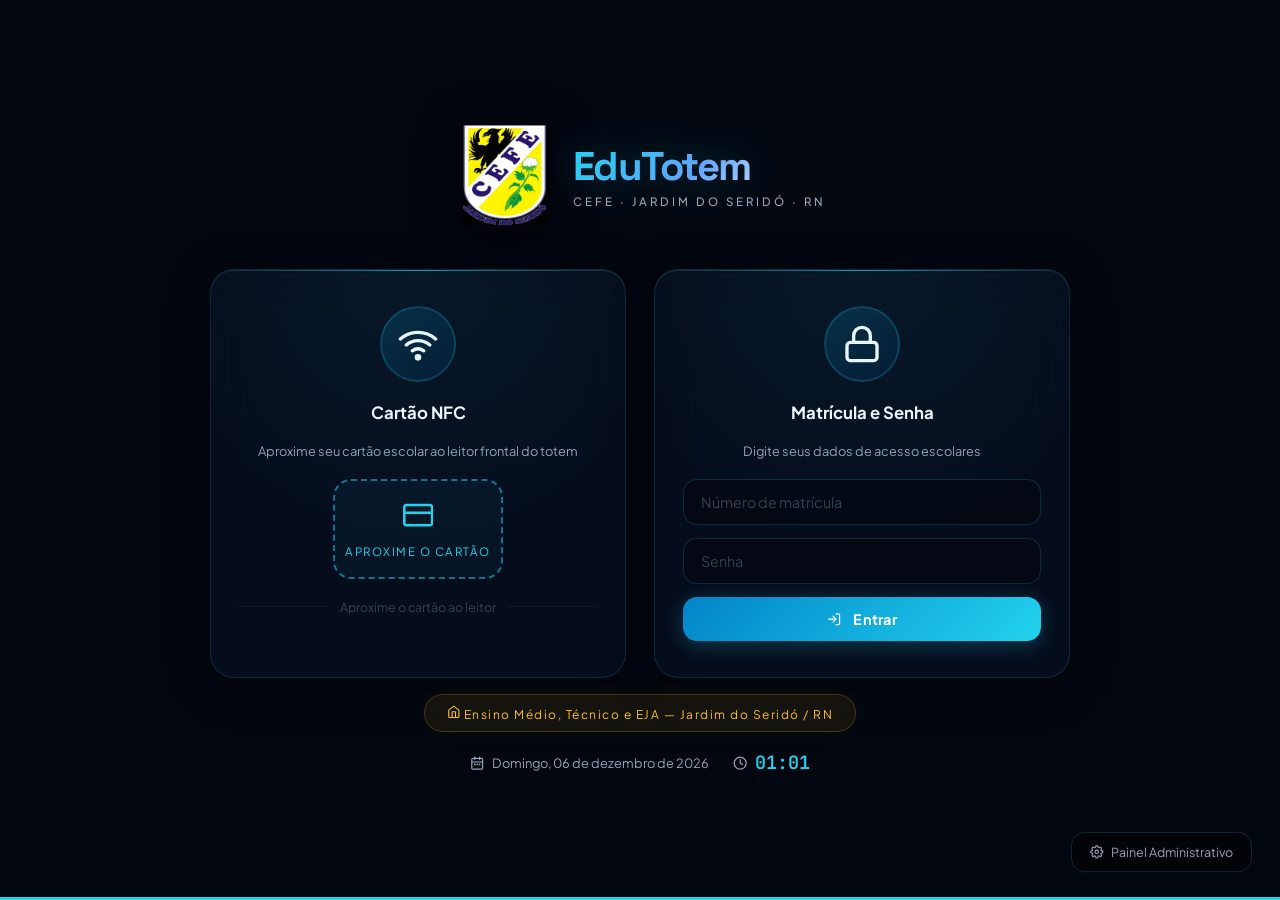
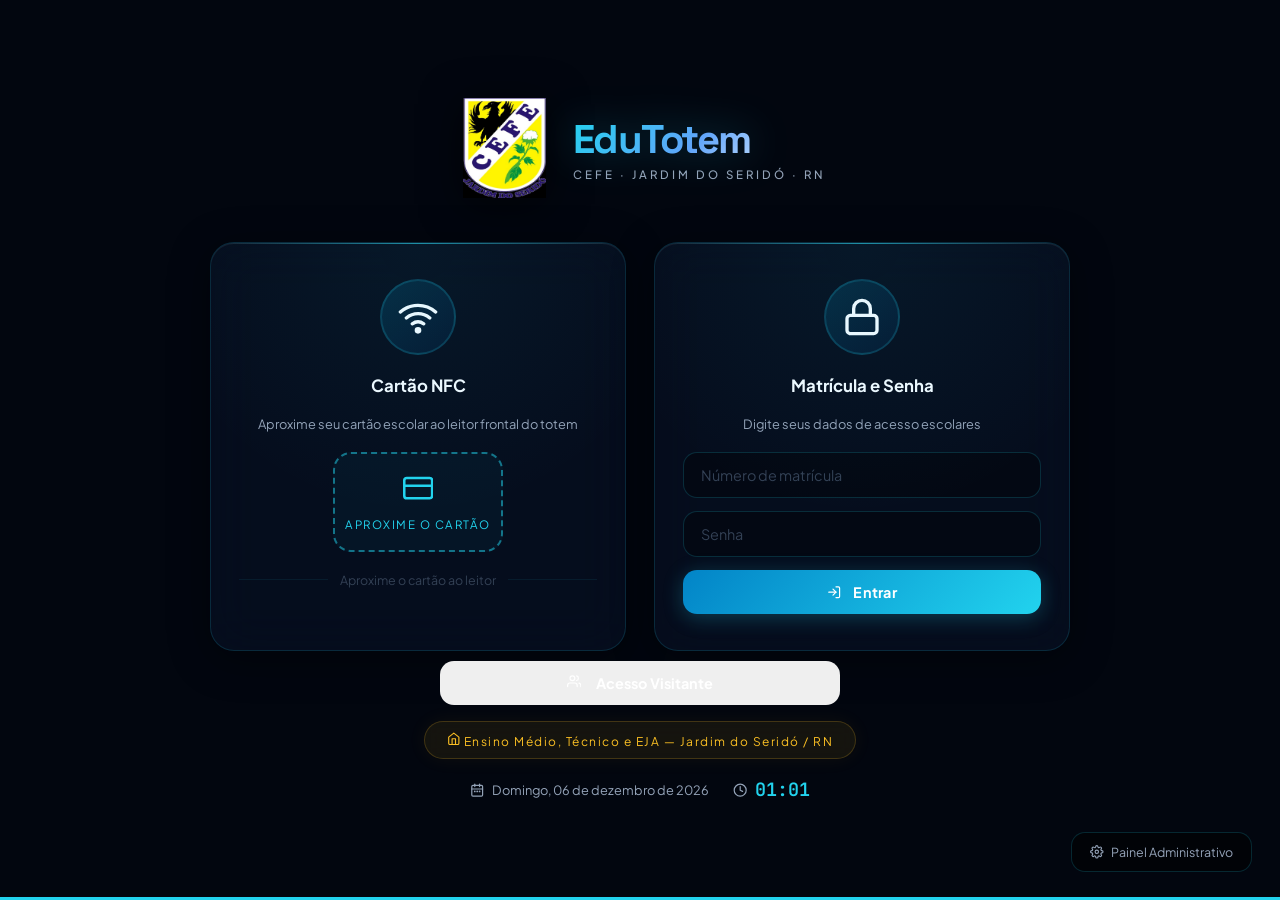
